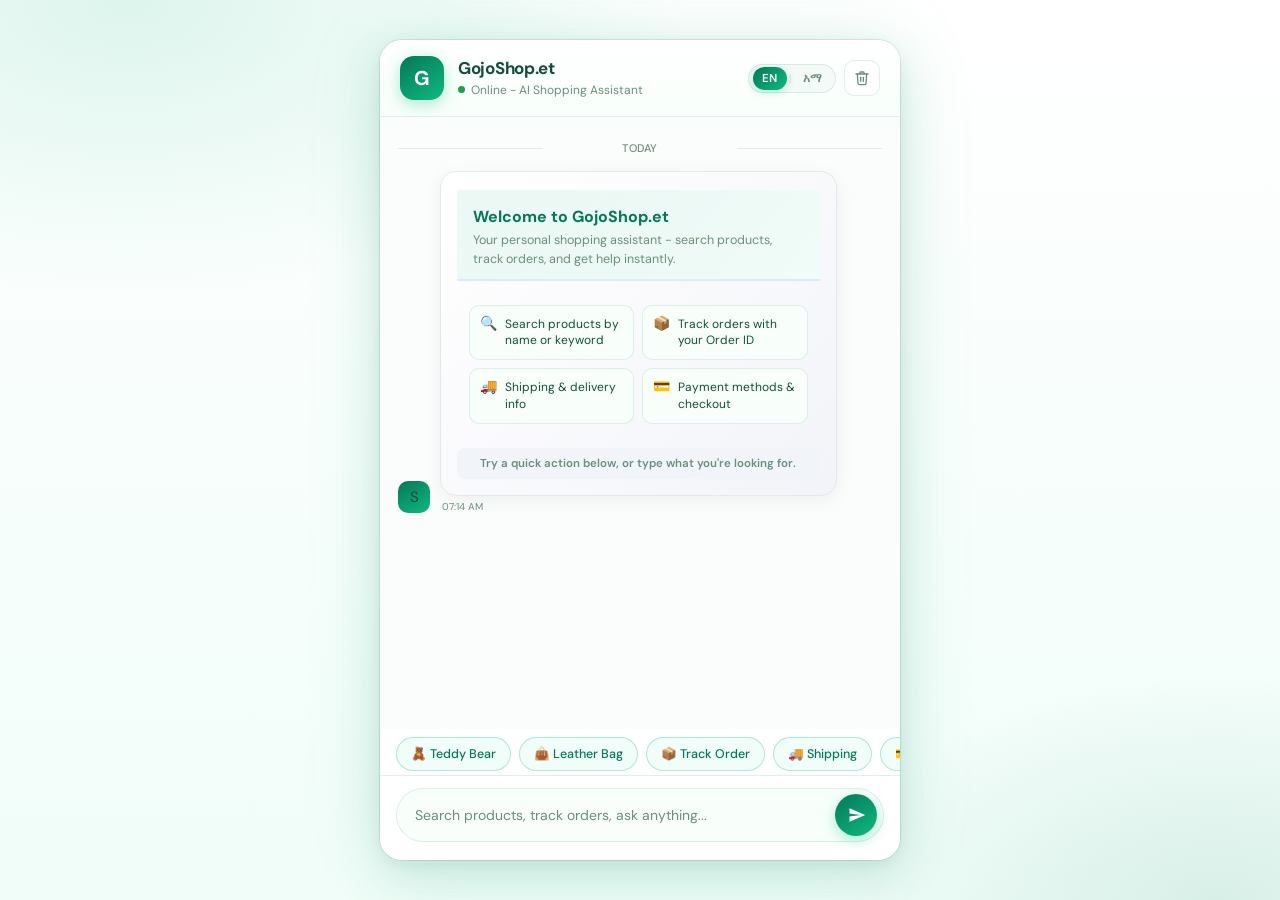
==== index.html @ 65acccd4 "push6" ====
<!DOCTYPE html>
<html lang="en" id="htmlRoot">

<head>
  <meta charset="UTF-8" />
  <meta name="viewport" content="width=device-width, initial-scale=1.0" />
  <title>GojoShop.et 🛍️ — Smart Shopping Assistant</title>
  <meta name="description" content="Chat with GojoShop.et's AI assistant for product help, order tracking, and more." />
  <link rel="preconnect" href="https://fonts.googleapis.com" />
  <link rel="preconnect" href="https://fonts.gstatic.com" crossorigin />
  <link href="https://fonts.googleapis.com/css2?family=DM+Sans:ital,opsz,wght@0,9..40,400;0,9..40,500;0,9..40,600;0,9..40,700;1,9..40,400&family=Noto+Sans+Ethiopic:wght@400;500;600;700&display=swap" rel="stylesheet" />
  <link rel="stylesheet" href="/static/css/styles.css" />
</head>

<body>
<div class="chat-wrap" id="chatWrap">

  <div class="chat-header">
    <div class="brand-mark">G</div>
    <div class="header-info">
      <h1>GojoShop.et</h1>
      <p><span class="status-dot"></span>Online - AI Shopping Assistant</p>
    </div>
    <div class="header-actions">
      <!-- Language Selector -->
      <div class="lang-selector" id="langSelector" aria-label="Language selector">
        <button class="lang-btn active" id="langBtnEn" data-lang="en" title="English" aria-pressed="true">EN</button>
        <span class="lang-divider">|</span>
        <button class="lang-btn" id="langBtnAm" data-lang="am" title="አማርኛ" aria-pressed="false">አማ</button>
      </div>
      <button class="header-btn" title="Clear chat" id="clearBtn" aria-label="Clear chat" data-i18n-title="clear_chat_tooltip">
        <svg viewBox="0 0 24 24" fill="none" stroke="currentColor" stroke-width="2" stroke-linecap="round" stroke-linejoin="round">
          <polyline points="3 6 5 6 21 6"/><path d="M19 6l-1 14a2 2 0 0 1-2 2H8a2 2 0 0 1-2-2L5 6"/><path d="M10 11v6"/><path d="M14 11v6"/><path d="M9 6V4a1 1 0 0 1 1-1h4a1 1 0 0 1 1 1v2"/>
        </svg>
      </button>
    </div>
  </div>

  <div class="chat-messages" id="chatMessages">
    <div class="date-sep" id="dateSepToday" data-i18n="date_sep_today">Today</div>

    <div class="msg-row bot" id="welcomeMsg">
      <div class="bot-icon">S</div>
      <div class="bot-content">
        <div class="welcome-card">
          <div class="welcome-hero">
            <h2 id="welcomeTitle" data-i18n="welcome_title">Welcome to GojoShop.et</h2>
            <p id="welcomeDesc" data-i18n="welcome_desc">Your personal shopping assistant - search products, track orders, and get help instantly.</p>
          </div>
          <div class="feature-grid">
            <div class="feature-item"><span class="feature-icon">🔍</span><span id="featureSearch" data-i18n="feature_search">Search products by name or keyword</span></div>
            <div class="feature-item"><span class="feature-icon">📦</span><span id="featureTrack" data-i18n="feature_track">Track orders with your Order ID</span></div>
            <div class="feature-item"><span class="feature-icon">🚚</span><span id="featureShipping" data-i18n="feature_shipping">Shipping &amp; delivery info</span></div>
            <div class="feature-item"><span class="feature-icon">💳</span><span id="featurePayment" data-i18n="feature_payment">Payment methods &amp; checkout</span></div>
          </div>
          <div class="welcome-cta" id="welcomeCta" data-i18n="welcome_cta">Try a quick action below, or type what you're looking for.</div>
        </div>
        <div class="ts" id="welcomeTs"></div>
      </div>
    </div>
  </div>

  <!-- Support mode banner (hidden by default) -->
  <div class="support-banner" id="supportBanner">
    <div class="support-banner-dot"></div>
    <span class="support-banner-label" id="supportBannerLabel" data-i18n="support_banner_label">🟢 Connected to Support Agent — type your message below</span>
    <button class="support-exit-btn" id="exitSupportBtn" data-i18n="exit_support_btn">End Chat</button>
  </div>

  <div class="typing-row" id="typingRow">
    <div class="bot-icon">R</div>
    <div class="typing-bubble">
      <div class="dot"></div><div class="dot"></div><div class="dot"></div>
    </div>
  </div>

  <div class="quick-replies" id="quickReplies">
    <button class="qr-btn" data-msg="teddy bear" data-i18n="qr_teddy_bear">🧸 Teddy Bear</button>
    <button class="qr-btn" data-msg="leather bag" data-i18n="qr_leather_bag">👜 Leather Bag</button>
    <button class="qr-btn" data-msg="Track my order" data-i18n="qr_track_order">📦 Track Order</button>
    <button class="qr-btn" data-msg="Shipping info" data-i18n="qr_shipping">🚚 Shipping</button>
    <button class="qr-btn" data-msg="Payment methods" data-i18n="qr_payment">💳 Payment</button>
    <button class="qr-btn" data-msg="Talk to human" data-i18n="qr_human_support">👤 Human Support</button>
    <button class="qr-btn" data-msg="Help" data-i18n="qr_help">🆘 Help</button>
  </div>

  <div class="input-bar">
    <div class="input-wrap">
      <input
        class="msg-input"
        id="msgInput"
        type="text"
        placeholder="Search products, track orders, ask anything..."
        data-i18n-placeholder="input_placeholder"
        autocomplete="off"
      />
      <button class="send-btn" id="sendBtn" title="Send" aria-label="Send message">
        <svg viewBox="0 0 24 24" fill="currentColor"><path d="M2.01 21L23 12 2.01 3 2 10l15 2-15 2z"/></svg>
      </button>
    </div>
  </div>
</div>

<script src="/static/js/chatbot.js" defer></script>
</body>
</html>
---- static/css/styles.css ----
*,
*::before,
*::after {
  box-sizing: border-box;
  margin: 0;
  padding: 0;
}

:root {
  --bg: #f0fdf8;
  --surface: #ffffff;
  --surface2: #f4faf7;
  --surface3: #ffffff;
  --border: rgba(4, 120, 87, 0.12);
  --border-hover: rgba(16, 185, 129, 0.45);
  --accent: #10b981;
  --accent-light: #059669;
  --accent-dark: #047857;
  --accent-glow: rgba(16, 185, 129, 0.12);
  --text: #134e3a;
  --text-soft: #1f4d3d;
  --text-muted: #6b8f7a;
  --user-bg: linear-gradient(135deg, #065f46 0%, #10b981 100%);
  --bot-bg: #ffffff;
  --green: #16a34a;
  --yellow: #d97706;
  --red: #dc2626;
  --blue: #2563eb;
  --radius-sm: 10px;
  --radius: 16px;
  --radius-lg: 22px;
  --shadow: 0 20px 50px rgba(4, 120, 87, 0.12), 0 4px 16px rgba(0, 0, 0, 0.06);
}

html,
body {
  height: 100%;
  font-family: 'DM Sans', system-ui, sans-serif;
  background: var(--bg);
  color: var(--text);
  -webkit-font-smoothing: antialiased;
}

body {
  display: flex;
  align-items: center;
  justify-content: center;
  min-height: 100vh;
  padding: 16px;
  background:
    radial-gradient(ellipse 80% 60% at 10% 0%, rgba(16, 185, 129, 0.14) 0%, transparent 55%),
    radial-gradient(ellipse 60% 50% at 95% 100%, rgba(4, 120, 87, 0.10) 0%, transparent 50%),
    linear-gradient(180deg, #ffffff 0%, var(--bg) 100%);
}

/* Shell */
.chat-wrap {
  width: 100%;
  max-width: 520px;
  height: calc(100vh - 32px);
  max-height: 820px;
  display: flex;
  flex-direction: column;
  border-radius: var(--radius-lg);
  overflow: hidden;
  background: var(--surface);
  box-shadow: var(--shadow), 0 0 0 1px var(--border), 0 0 80px var(--accent-glow);
  position: relative;
}

/* Header */
.chat-header {
  padding: 16px 20px;
  background: linear-gradient(180deg, #ffffff 0%, #f8fffb 100%);
  border-bottom: 1px solid var(--border);
  display: flex;
  align-items: center;
  gap: 14px;
  flex-shrink: 0;
}

.brand-mark {
  width: 44px;
  height: 44px;
  border-radius: 14px;
  background: linear-gradient(145deg, #047857, #10b981);
  display: flex;
  align-items: center;
  justify-content: center;
  font-size: 20px;
  font-weight: 700;
  color: #fff;
  flex-shrink: 0;
  box-shadow: 0 4px 16px rgba(16, 185, 129, 0.35);
  letter-spacing: -0.5px;
}

.header-info h1 {
  font-size: 17px;
  font-weight: 700;
  color: var(--text);
  letter-spacing: -0.3px;
  line-height: 1.2;
}

.header-info p {
  font-size: 12px;
  color: var(--text-muted);
  display: flex;
  align-items: center;
  gap: 6px;
  margin-top: 3px;
}

.status-dot {
  width: 7px;
  height: 7px;
  border-radius: 50%;
  background: var(--green);
  box-shadow: 0 0 0 0 rgba(34, 197, 94, 0.6);
  animation: pulse-dot 2.2s infinite;
}

@keyframes pulse-dot {
  0% {
    box-shadow: 0 0 0 0 rgba(34, 197, 94, 0.55);
  }

  70% {
    box-shadow: 0 0 0 7px rgba(34, 197, 94, 0);
  }

  100% {
    box-shadow: 0 0 0 0 rgba(34, 197, 94, 0);
  }
}

.header-actions {
  margin-left: auto;
}

.header-btn {
  width: 36px;
  height: 36px;
  border-radius: 10px;
  border: 1px solid var(--border);
  background: #ffffff;
  color: var(--text-muted);
  cursor: pointer;
  display: flex;
  align-items: center;
  justify-content: center;
  transition: all 0.2s;
}

.header-btn:hover {
  background: rgba(239, 68, 68, 0.12);
  color: var(--red);
  border-color: rgba(239, 68, 68, 0.3);
}

.header-btn svg {
  width: 16px;
  height: 16px;
}

/* Language selector */
.header-actions {
  display: flex;
  align-items: center;
  gap: 8px;
}

.lang-selector {
  display: flex;
  align-items: center;
  gap: 2px;
  background: #f4faf7;
  border: 1px solid var(--border);
  border-radius: 20px;
  padding: 2px 4px;
}

.lang-divider {
  font-size: 11px;
  color: var(--border);
  line-height: 1;
  user-select: none;
}

.lang-btn {
  padding: 4px 9px;
  border: none;
  border-radius: 16px;
  background: transparent;
  color: var(--text-muted);
  font-size: 11.5px;
  font-weight: 600;
  font-family: 'DM Sans', sans-serif;
  cursor: pointer;
  letter-spacing: 0.2px;
  transition: all 0.18s ease;
}

.lang-btn.active {
  background: linear-gradient(135deg, #047857, #10b981);
  color: #fff;
  box-shadow: 0 2px 8px rgba(16, 185, 129, 0.3);
}

.lang-btn:not(.active):hover {
  background: rgba(16, 185, 129, 0.1);
  color: var(--accent-dark);
}

/* Amharic font override */
body.lang-am,
body.lang-am .bubble,
body.lang-am .qr-btn,
body.lang-am .msg-input,
body.lang-am .welcome-hero,
body.lang-am .welcome-cta,
body.lang-am .feature-item {
  font-family: 'Noto Sans Ethiopic', 'DM Sans', system-ui, sans-serif;
}


.chat-messages {
  flex: 1;
  overflow-y: auto;
  overflow-x: hidden;
  padding: 20px 18px;
  display: flex;
  flex-direction: column;
  gap: 14px;
  scroll-behavior: smooth;
  background: #fafdfc;
}

.chat-messages::-webkit-scrollbar {
  width: 5px;
}

.chat-messages::-webkit-scrollbar-track {
  background: transparent;
}

.chat-messages::-webkit-scrollbar-thumb {
  background: rgba(16, 185, 129, 0.25);
  border-radius: 4px;
}

.date-sep {
  text-align: center;
  font-size: 11px;
  font-weight: 500;
  color: var(--text-muted);
  letter-spacing: 0.6px;
  text-transform: uppercase;
  position: relative;
  margin: 4px 0 2px;
}

.date-sep::before,
.date-sep::after {
  content: '';
  position: absolute;
  top: 50%;
  width: 30%;
  height: 1px;
  background: var(--border);
}

.date-sep::before {
  left: 0;
}

.date-sep::after {
  right: 0;
}

/* Message rows */
.msg-row {
  display: flex;
  align-items: flex-end;
  gap: 10px;
  animation: msg-in 0.35s cubic-bezier(0.22, 1, 0.36, 1) both;
}

.msg-row.user {
  flex-direction: row-reverse;
}

.msg-row.wide {
  align-items: flex-start;
}

.msg-row.wide .bot-content {
  max-width: 100%;
  width: 100%;
}

@keyframes msg-in {
  from {
    opacity: 0;
    transform: translateY(14px) scale(0.98);
  }

  to {
    opacity: 1;
    transform: translateY(0) scale(1);
  }
}

.bot-icon {
  width: 32px;
  height: 32px;
  border-radius: 10px;
  background: linear-gradient(145deg, #047857, #10b981);
  display: flex;
  align-items: center;
  justify-content: center;
  font-size: 15px;
  flex-shrink: 0;
  margin-top: 2px;
}

.bot-content {
  max-width: 82%;
  min-width: 0;
}

.msg-row.user .bot-content {
  max-width: 78%;
}

.bubble {
  padding: 12px 16px;
  border-radius: var(--radius);
  line-height: 1.6;
  font-size: 14px;
  word-break: break-word;
}

.msg-row.user .bubble {
  background: var(--user-bg);
  color: #fff;
  border-bottom-right-radius: 4px;
  box-shadow: 0 4px 20px rgba(16, 185, 129, 0.25);
}

.msg-row.bot .bubble {
  background: var(--bot-bg);
  color: var(--text-soft);
  border-bottom-left-radius: 4px;
  border: 1px solid var(--border);
  box-shadow: 0 2px 8px rgba(4, 120, 87, 0.06);
}

.bubble strong {
  color: var(--text);
  font-weight: 600;
}

.bubble code {
  background: rgba(16, 185, 129, 0.1);
  color: var(--accent-dark);
  padding: 2px 7px;
  border-radius: 5px;
  font-size: 12.5px;
  font-family: 'DM Sans', monospace;
}

/* Welcome card */
.welcome-card {
  background: var(--bot-bg);
  border: 1px solid var(--border);
  border-radius: var(--radius);
  border-bottom-left-radius: 4px;
  overflow: hidden;
}

.welcome-hero {
  padding: 16px 16px 12px;
  background: linear-gradient(135deg, rgba(16, 185, 129, 0.08), rgba(240, 253, 248, 0.9));
  border-bottom: 1px solid var(--border);
}

.welcome-hero h2 {
  font-size: 15px;
  font-weight: 700;
  color: var(--text);
  margin-bottom: 4px;
}

.welcome-hero p {
  font-size: 13px;
  color: var(--text-muted);
  line-height: 1.5;
}

.feature-grid {
  display: grid;
  grid-template-columns: 1fr 1fr;
  gap: 8px;
  padding: 12px;
}

.feature-item {
  display: flex;
  align-items: flex-start;
  gap: 8px;
  padding: 10px;
  background: #f8fffb;
  border: 1px solid var(--border);
  border-radius: var(--radius-sm);
  font-size: 12px;
  color: var(--text-soft);
  line-height: 1.4;
  transition: border-color 0.2s, background 0.2s;
}

.feature-item:hover {
  border-color: var(--border-hover);
  background: #f0fdf8;
}

.feature-icon {
  font-size: 16px;
  line-height: 1;
  flex-shrink: 0;
}

.welcome-cta {
  padding: 0 16px 14px;
  font-size: 13px;
  color: var(--text-muted);
}

/* Order card */
.order-card {
  background: #f8fffb;
  border: 1px solid rgba(16, 185, 129, 0.2);
  border-radius: var(--radius-sm);
  padding: 14px 16px;
  font-size: 13px;
  box-shadow: 0 2px 8px rgba(4, 120, 87, 0.05);
}

.order-card .oc-row {
  display: flex;
  justify-content: space-between;
  align-items: center;
  margin-bottom: 6px;
  gap: 12px;
}

.order-card .oc-label {
  color: var(--text-muted);
  font-size: 10.5px;
  text-transform: uppercase;
  letter-spacing: 0.5px;
  font-weight: 500;
}

.order-card .oc-val {
  font-weight: 600;
  color: var(--text);
  font-size: 13px;
}

.status-badge {
  display: inline-flex;
  align-items: center;
  gap: 5px;
  padding: 4px 10px;
  border-radius: 20px;
  font-size: 11.5px;
  font-weight: 600;
}

.status-delivered {
  background: rgba(34, 197, 94, 0.12);
  color: #15803d;
}

.status-shipped {
  background: rgba(37, 99, 235, 0.1);
  color: #1d4ed8;
}

.status-processing {
  background: rgba(217, 119, 6, 0.12);
  color: #b45309;
}

.status-pending {
  background: rgba(100, 116, 139, 0.1);
  color: #475569;
}

.status-cancelled {
  background: rgba(220, 38, 38, 0.1);
  color: #b91c1c;
}

.oc-divider {
  border: none;
  border-top: 1px solid var(--border);
  margin: 10px 0;
}

.oc-items-list {
  list-style: none;
}

.oc-items-list li {
  display: flex;
  justify-content: space-between;
  font-size: 12.5px;
  padding: 4px 0;
  color: var(--text-soft);
}

.oc-items-list li .long-name {
  max-width: 200px;
  word-break: break-word;
  line-height: 1.3;
  margin-right: 8px;
}

.oc-total {
  font-size: 15px;
  font-weight: 700;
  color: var(--accent-dark);
}

.ts {
  font-size: 10px;
  color: var(--text-muted);
  margin-top: 4px;
  padding: 0 2px;
}

.msg-row.user .ts {
  text-align: right;
}

/* Human support card */
.support-card {
  background: linear-gradient(135deg, #fffbeb, #ffffff);
  border: 1px solid rgba(245, 158, 11, 0.25);
  border-radius: var(--radius-sm);
  padding: 14px 16px;
  font-size: 13px;
  max-width: 320px;
}

.support-intro {
  margin: 0 0 12px;
  color: var(--text-soft);
  line-height: 1.5;
  font-size: 13px;
}

.support-card-header {
  display: flex;
  align-items: center;
  justify-content: space-between;
  gap: 8px;
  margin-bottom: 12px;
}

.support-badge {
  font-weight: 700;
  color: #b45309;
  font-size: 13px;
}

.support-shop {
  font-size: 11px;
  color: var(--text-muted);
}

.support-actions {
  display: flex;
  gap: 8px;
  margin-bottom: 12px;
}

.support-btn {
  flex: 1;
  text-align: center;
  padding: 10px 12px;
  border-radius: 10px;
  font-size: 12.5px;
  font-weight: 600;
  text-decoration: none;
  transition: transform 0.15s ease, box-shadow 0.15s ease;
}

.support-btn.email {
  background: #fff7ed;
  color: #c2410c;
  border: 1px solid rgba(245, 158, 11, 0.3);
}

.support-btn.phone {
  background: #ecfdf5;
  color: #047857;
  border: 1px solid rgba(16, 185, 129, 0.3);
}

.support-btn:hover {
  transform: translateY(-1px);
  box-shadow: 0 4px 12px rgba(0, 0, 0, 0.06);
}

.support-meta {
  display: grid;
  gap: 6px;
  margin-bottom: 10px;
}

.support-meta div {
  display: flex;
  justify-content: space-between;
  gap: 12px;
  font-size: 12px;
  color: var(--text-soft);
}

.support-meta strong {
  color: var(--text-muted);
  font-size: 10.5px;
  text-transform: uppercase;
  letter-spacing: 0.4px;
}

.support-note {
  margin: 0;
  padding-top: 8px;
  border-top: 1px solid rgba(245, 158, 11, 0.15);
  font-size: 12px;
  color: var(--text-muted);
  line-height: 1.45;
}

/* Typing */
.typing-row {
  display: none;
  align-items: flex-end;
  gap: 10px;
  padding: 0 18px 6px;
  background: #fafdfc;
}

.typing-row.active {
  display: flex;
  animation: msg-in 0.25s ease both;
}

.typing-bubble {
  background: #ffffff;
  border: 1px solid var(--border);
  border-radius: var(--radius);
  border-bottom-left-radius: 4px;
  padding: 13px 18px;
  display: flex;
  gap: 5px;
  align-items: center;
  box-shadow: 0 2px 8px rgba(4, 120, 87, 0.06);
}

.dot {
  width: 7px;
  height: 7px;
  border-radius: 50%;
  background: var(--accent);
  animation: bounce 0.9s infinite ease-in-out both;
}

.dot:nth-child(2) {
  animation-delay: 0.15s;
}

.dot:nth-child(3) {
  animation-delay: 0.30s;
}

@keyframes bounce {

  0%,
  80%,
  100% {
    transform: scale(0.55);
    opacity: 0.35;
  }

  40% {
    transform: scale(1);
    opacity: 1;
  }
}

/* Quick replies */
.quick-replies {
  padding: 8px 16px 4px;
  display: flex;
  gap: 8px;
  overflow-x: auto;
  scrollbar-width: none;
  -ms-overflow-style: none;
  flex-shrink: 0;
  background: #ffffff;
}

.quick-replies::-webkit-scrollbar {
  display: none;
}

.qr-btn {
  padding: 8px 14px;
  border: 1px solid rgba(16, 185, 129, 0.3);
  border-radius: 20px;
  background: #f0fdf8;
  color: var(--accent-dark);
  cursor: pointer;
  font-size: 12.5px;
  font-family: 'DM Sans', sans-serif;
  font-weight: 500;
  white-space: nowrap;
  flex-shrink: 0;
  transition: all 0.2s;
}

.qr-btn:hover {
  background: #dcfce7;
  border-color: var(--accent);
  transform: translateY(-1px);
  box-shadow: 0 4px 14px rgba(16, 185, 129, 0.15);
}

.qr-btn:active {
  transform: translateY(0);
}

/* Input bar */
.input-bar {
  padding: 12px 16px 18px;
  background: #ffffff;
  border-top: 1px solid var(--border);
  flex-shrink: 0;
}

.input-wrap {
  display: flex;
  gap: 10px;
  align-items: center;
  background: #f8fffb;
  border: 1px solid var(--border);
  border-radius: 28px;
  padding: 5px 6px 5px 18px;
  transition: border-color 0.25s, box-shadow 0.25s;
}

.input-wrap:focus-within {
  border-color: rgba(16, 185, 129, 0.45);
  box-shadow: 0 0 0 3px rgba(16, 185, 129, 0.12);
}

.msg-input {
  flex: 1;
  padding: 9px 0;
  background: transparent;
  border: none;
  color: var(--text);
  font-family: 'DM Sans', sans-serif;
  font-size: 14px;
  outline: none;
}

.msg-input::placeholder {
  color: var(--text-muted);
}

.send-btn {
  width: 42px;
  height: 42px;
  border-radius: 50%;
  border: none;
  background: linear-gradient(145deg, #047857, #10b981);
  color: #fff;
  cursor: pointer;
  display: flex;
  align-items: center;
  justify-content: center;
  flex-shrink: 0;
  transition: transform 0.2s, box-shadow 0.2s, opacity 0.2s;
  box-shadow: 0 4px 14px rgba(16, 185, 129, 0.35);
}

.send-btn svg {
  width: 18px;
  height: 18px;
  margin-left: 2px;
}

.send-btn:hover {
  transform: scale(1.06);
  box-shadow: 0 6px 20px rgba(16, 185, 129, 0.45);
}

.send-btn:active {
  transform: scale(0.96);
}

.send-btn:disabled {
  opacity: 0.45;
  cursor: not-allowed;
  transform: none;
}

/* Product results */
.product-results {
  background: #ffffff;
  border: 1px solid var(--border);
  border-radius: var(--radius);
  border-bottom-left-radius: 4px;
  overflow: hidden;
  width: 100%;
  box-shadow: 0 2px 12px rgba(4, 120, 87, 0.07);
}

.product-results-header {
  display: flex;
  align-items: center;
  justify-content: space-between;
  padding: 12px 14px;
  background: linear-gradient(135deg, #f0fdf8, #ffffff);
  border-bottom: 1px solid var(--border);
}

.product-results-header h3 {
  font-size: 13px;
  font-weight: 600;
  color: var(--text);
  display: flex;
  align-items: center;
  gap: 7px;
}

.product-count {
  font-size: 11px;
  font-weight: 500;
  color: var(--accent-dark);
  background: #ecfdf5;
  padding: 3px 9px;
  border-radius: 12px;
  border: 1px solid rgba(16, 185, 129, 0.25);
}

.product-filter-bar {
  display: flex;
  gap: 8px;
  padding: 10px 14px;
  overflow-x: auto;
  background: #ffffff;
  border-bottom: 1px solid var(--border);
}

.filter-btn {
  border: 1px solid rgba(16, 185, 129, 0.25);
  background: #f8fffb;
  color: var(--accent-dark);
  border-radius: 8px;
  padding: 7px 10px;
  font: inherit;
  font-size: 11.5px;
  font-weight: 600;
  white-space: nowrap;
  cursor: pointer;
}

.filter-btn:hover {
  border-color: var(--accent);
  background: #ecfdf5;
}

.active-filters {
  padding: 8px 14px 0;
  font-size: 11px;
  color: var(--text-muted);
  background: #fafdfc;
}

.product-track {
  display: flex;
  gap: 12px;
  padding: 14px;
  overflow-x: auto;
  scroll-snap-type: x mandatory;
  scrollbar-width: none;
  -ms-overflow-style: none;
  background: #fafdfc;
}

.product-track::-webkit-scrollbar {
  display: none;
}

.recommendation-section {
  border-top: 1px solid var(--border);
  background: #ffffff;
}

.recommendation-title {
  padding: 12px 14px 0;
  font-size: 12px;
  font-weight: 700;
  color: var(--text);
}

.product-card {
  flex: 0 0 158px;
  scroll-snap-align: start;
  background: var(--surface3);
  border: 1px solid var(--border);
  border-radius: var(--radius-sm);
  overflow: hidden;
  display: flex;
  flex-direction: column;
  transition: transform 0.2s, border-color 0.2s, box-shadow 0.2s;
  animation: card-in 0.4s cubic-bezier(0.22, 1, 0.36, 1) both;
}

.product-card:nth-child(2) {
  animation-delay: 0.05s;
}

.product-card:nth-child(3) {
  animation-delay: 0.10s;
}

.product-card:nth-child(4) {
  animation-delay: 0.15s;
}

.product-card:nth-child(5) {
  animation-delay: 0.20s;
}

.product-card:nth-child(6) {
  animation-delay: 0.25s;
}

@keyframes card-in {
  from {
    opacity: 0;
    transform: translateY(10px) scale(0.96);
  }

  to {
    opacity: 1;
    transform: translateY(0) scale(1);
  }
}

.product-card:hover {
  transform: translateY(-3px);
  border-color: var(--border-hover);
  box-shadow: 0 8px 24px rgba(4, 120, 87, 0.12);
}

.product-img {
  width: 100%;
  height: 110px;
  background-size: cover;
  background-position: center;
  background-color: var(--surface2);
  position: relative;
  cursor: zoom-in;
}

.product-img::after {
  content: '';
  position: absolute;
  inset: 0;
  background: linear-gradient(180deg, transparent 50%, rgba(0, 0, 0, 0.45) 100%);
}

.product-price-badge {
  position: absolute;
  bottom: 8px;
  left: 8px;
  z-index: 1;
  background: rgba(255, 255, 255, 0.92);
  backdrop-filter: blur(6px);
  color: var(--accent-dark);
  padding: 3px 8px;
  border-radius: 6px;
  font-size: 11px;
  font-weight: 700;
  border: 1px solid rgba(16, 185, 129, 0.2);
  box-shadow: 0 2px 6px rgba(0, 0, 0, 0.08);
}

.product-image-modal {
  position: fixed;
  inset: 0;
  z-index: 2000;
  display: none;
  align-items: center;
  justify-content: center;
  padding: 20px;
}

.product-image-modal.active {
  display: flex;
}

.product-image-modal-backdrop {
  position: absolute;
  inset: 0;
  background: rgba(2, 8, 23, 0.72);
  backdrop-filter: blur(6px);
}

.product-image-modal-panel {
  position: relative;
  width: min(92vw, 480px);
  max-height: 90vh;
  background: #fff;
  border-radius: 18px;
  overflow: hidden;
  box-shadow: 0 24px 70px rgba(0, 0, 0, 0.28);
  z-index: 1;
}

.product-image-modal-close {
  position: absolute;
  top: 10px;
  right: 10px;
  z-index: 2;
  width: 34px;
  height: 34px;
  border: none;
  border-radius: 50%;
  background: rgba(255, 255, 255, 0.9);
  color: var(--text);
  font-size: 20px;
  cursor: pointer;
}

.product-image-modal-img {
  width: 100%;
  max-height: 70vh;
  object-fit: cover;
  display: block;
  background: #f3f4f6;
}

.product-image-modal-title {
  padding: 12px 14px 14px;
  font-size: 13px;
  font-weight: 600;
  color: var(--text);
}

.product-info {
  padding: 10px;
  display: flex;
  flex-direction: column;
  flex: 1;
  gap: 4px;
}

.product-title {
  font-size: 12.5px;
  font-weight: 600;
  color: var(--text);
  line-height: 1.35;
  display: -webkit-box;
  -webkit-line-clamp: 2;
  -webkit-box-orient: vertical;
  overflow: hidden;
  min-height: 34px;
}

.product-desc {
  font-size: 10.5px;
  color: var(--text-muted);
  line-height: 1.4;
  display: -webkit-box;
  -webkit-line-clamp: 2;
  -webkit-box-orient: vertical;
  overflow: hidden;
}

.product-stock {
  font-size: 10px;
  font-weight: 500;
  display: flex;
  align-items: center;
  gap: 4px;
}

.stock-dot {
  width: 5px;
  height: 5px;
  border-radius: 50%;
  flex-shrink: 0;
}

.stock-available {
  color: var(--green);
}

.stock-available .stock-dot {
  background: var(--green);
}

.stock-out {
  color: var(--red);
}

.stock-out .stock-dot {
  background: var(--red);
}

.add-cart-btn {
  width: 100%;
  margin-top: 4px;
  padding: 8px;
  border: none;
  border-radius: 8px;
  background: linear-gradient(145deg, #047857, #10b981);
  color: #fff;
  font-family: 'DM Sans', sans-serif;
  font-size: 11.5px;
  font-weight: 600;
  cursor: pointer;
  display: flex;
  align-items: center;
  justify-content: center;
  gap: 5px;
  transition: opacity 0.2s, transform 0.15s, box-shadow 0.2s;
  box-shadow: 0 2px 8px rgba(16, 185, 129, 0.25);
}

.add-cart-btn:hover:not(:disabled) {
  box-shadow: 0 4px 14px rgba(16, 185, 129, 0.35);
}

.add-cart-btn:active:not(:disabled) {
  transform: scale(0.97);
}

.add-cart-btn:disabled {
  background: #f1f5f3;
  color: var(--text-muted);
  box-shadow: none;
  cursor: not-allowed;
}

.add-cart-btn svg {
  width: 13px;
  height: 13px;
}

/* Responsive */
@media (max-width: 540px) {
  body {
    padding: 0;
  }

  .chat-wrap {
    border-radius: 0;
    max-height: 100vh;
    height: 100vh;
    box-shadow: none;
  }

  .feature-grid {
    grid-template-columns: 1fr;
  }

  .product-card {
    flex: 0 0 148px;
  }
}

/* Support mode banner */
.support-banner {
  display: none;
  align-items: center;
  gap: 10px;
  padding: 10px 16px;
  background: linear-gradient(90deg, #1e3a5f 0%, #1d4ed8 100%);
  color: #fff;
  font-size: 13px;
  font-weight: 600;
  flex-shrink: 0;
  position: relative;
  z-index: 5;
}

.support-banner.active {
  display: flex;
}

.support-banner-dot {
  width: 8px;
  height: 8px;
  border-radius: 50%;
  background: #4ade80;
  animation: pulse-dot 1.4s infinite;
  flex-shrink: 0;
}

@keyframes pulse-dot {

  0%,
  100% {
    opacity: 1;
    transform: scale(1);
  }

  50% {
    opacity: 0.5;
    transform: scale(1.3);
  }
}

.support-banner-label {
  flex: 1;
}

.support-exit-btn {
  background: rgba(255, 255, 255, 0.15);
  border: 1px solid rgba(255, 255, 255, 0.3);
  color: #fff;
  border-radius: 6px;
  font-size: 11px;
  font-weight: 600;
  padding: 4px 10px;
  cursor: pointer;
  transition: background 0.2s;
}

.support-exit-btn:hover {
  background: rgba(255, 255, 255, 0.25);
}

/* Agent message bubble */
.msg-row.agent .bot-icon {
  background: linear-gradient(135deg, #1e3a5f, #1d4ed8);
  color: #fff;
  font-size: 12px;
  font-weight: 700;
}

.msg-row.agent .bubble {
  background: linear-gradient(135deg, #1e40af 0%, #1d4ed8 100%);
  color: #fff;
  border-radius: var(--radius) var(--radius) var(--radius) 4px;
}

.agent-label {
  font-size: 10.5px;
  color: #1d4ed8;
  font-weight: 700;
  margin-bottom: 3px;
  letter-spacing: 0.03em;
}

/* Welcome card premium styling */
.welcome-card {
  background: linear-gradient(135deg, #ffffff 0%, #f3f4f9 100%);
  border-radius: 16px;
  padding: 18px 16px 16px;
  box-shadow: 0 4px 18px rgba(2, 8, 23, 0.06);
  border: 1px solid #e5e7eb;
}

.welcome-hero {
  margin-bottom: 12px;
  padding-bottom: 10px;
  border-bottom: 2px solid #dbeafe;
}

.welcome-hero h2 {
  font-size: 16px;
  font-weight: 700;
  color: var(--accent-dark);
  margin-bottom: 4px;
}

.welcome-hero p {
  font-size: 12.5px;
  color: var(--text-muted);
  line-height: 1.5;
}

.feature-grid {
  display: grid;
  gap: 8px;
  margin-bottom: 12px;
}

.feature-item {
  display: flex;
  align-items: flex-start;
  gap: 8px;
  font-size: 12px;
  color: var(--text);
  line-height: 1.4;
}

.feature-icon {
  font-size: 14px;
  line-height: 1;
}

.welcome-cta {
  font-size: 11.5px;
  color: var(--text-muted);
  font-weight: 600;
  background: #f1f5f9;
  padding: 8px;
  border-radius: 8px;
  text-align: center;
}
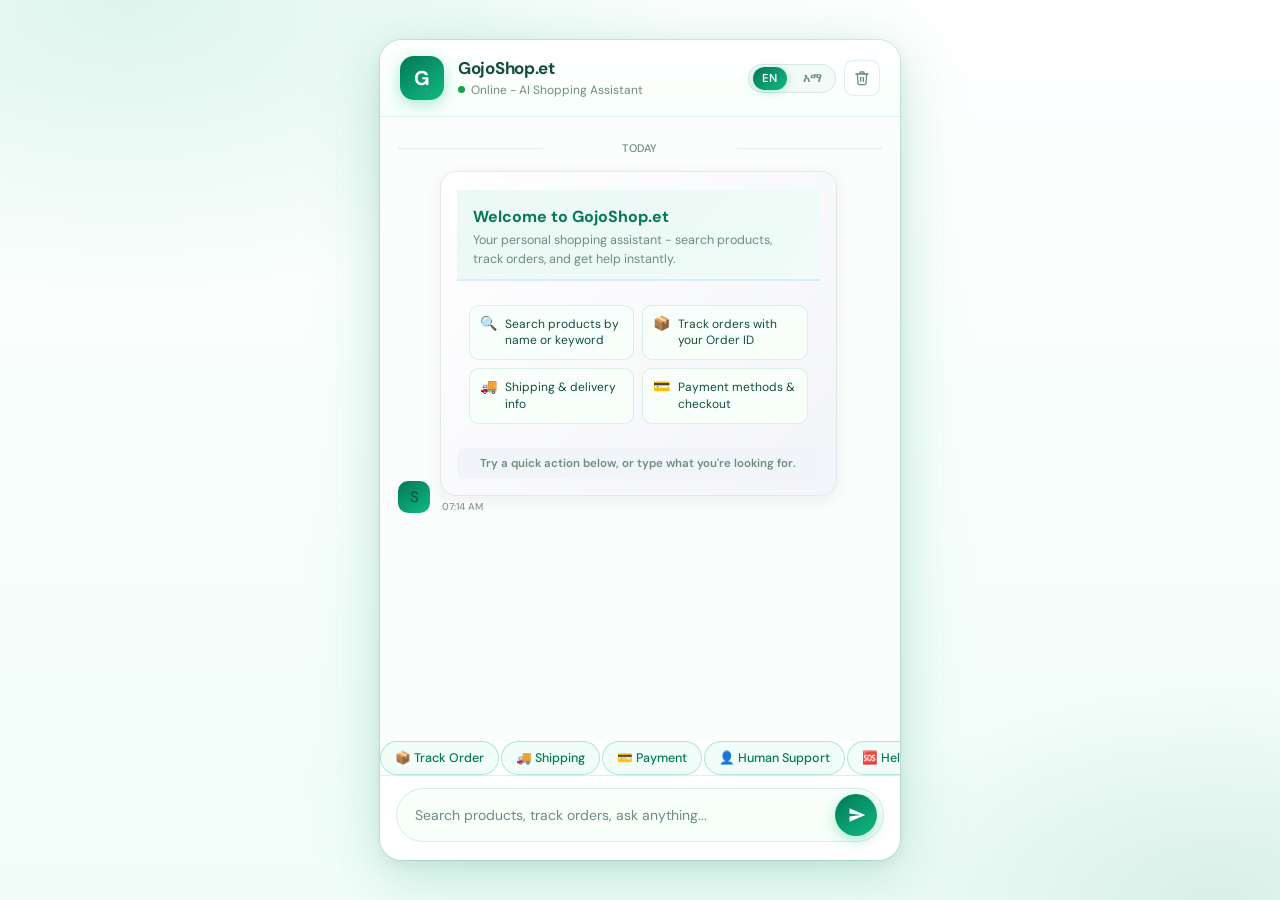
==== commit df4e9a4d: "improved virsion" ====
--- a/index.html
+++ b/index.html
@@ -8,99 +8,111 @@
   <meta name="description" content="Chat with GojoShop.et's AI assistant for product help, order tracking, and more." />
   <link rel="preconnect" href="https://fonts.googleapis.com" />
   <link rel="preconnect" href="https://fonts.gstatic.com" crossorigin />
-  <link href="https://fonts.googleapis.com/css2?family=DM+Sans:ital,opsz,wght@0,9..40,400;0,9..40,500;0,9..40,600;0,9..40,700;1,9..40,400&family=Noto+Sans+Ethiopic:wght@400;500;600;700&display=swap" rel="stylesheet" />
-  <link rel="stylesheet" href="/static/css/styles.css" />
+  <link
+    href="https://fonts.googleapis.com/css2?family=DM+Sans:ital,opsz,wght@0,9..40,400;0,9..40,500;0,9..40,600;0,9..40,700;1,9..40,400&family=Noto+Sans+Ethiopic:wght@400;500;600;700&display=swap"
+    rel="stylesheet" />
+  <link rel="stylesheet" href="static/css/styles.css" />
 </head>
 
 <body>
-<div class="chat-wrap" id="chatWrap">
+  <div class="chat-wrap" id="chatWrap">
 
-  <div class="chat-header">
-    <div class="brand-mark">G</div>
-    <div class="header-info">
-      <h1>GojoShop.et</h1>
-      <p><span class="status-dot"></span>Online - AI Shopping Assistant</p>
+    <div class="chat-header">
+      <div class="brand-mark">G</div>
+      <div class="header-info">
+        <h1>GojoShop.et</h1>
+        <p><span class="status-dot"></span>Online - AI Shopping Assistant</p>
+      </div>
+      <div class="header-actions">
+        <!-- Language Selector -->
+        <div class="lang-selector" id="langSelector" aria-label="Language selector">
+          <button class="lang-btn active" id="langBtnEn" data-lang="en" title="English" aria-pressed="true">EN</button>
+          <span class="lang-divider">|</span>
+          <button class="lang-btn" id="langBtnAm" data-lang="am" title="አማርኛ" aria-pressed="false">አማ</button>
+        </div>
+        <button class="header-btn" title="Clear chat" id="clearBtn" aria-label="Clear chat"
+          data-i18n-title="clear_chat_tooltip">
+          <svg viewBox="0 0 24 24" fill="none" stroke="currentColor" stroke-width="2" stroke-linecap="round"
+            stroke-linejoin="round">
+            <polyline points="3 6 5 6 21 6" />
+            <path d="M19 6l-1 14a2 2 0 0 1-2 2H8a2 2 0 0 1-2-2L5 6" />
+            <path d="M10 11v6" />
+            <path d="M14 11v6" />
+            <path d="M9 6V4a1 1 0 0 1 1-1h4a1 1 0 0 1 1 1v2" />
+          </svg>
+        </button>
+      </div>
     </div>
-    <div class="header-actions">
-      <!-- Language Selector -->
-      <div class="lang-selector" id="langSelector" aria-label="Language selector">
-        <button class="lang-btn active" id="langBtnEn" data-lang="en" title="English" aria-pressed="true">EN</button>
-        <span class="lang-divider">|</span>
-        <button class="lang-btn" id="langBtnAm" data-lang="am" title="አማርኛ" aria-pressed="false">አማ</button>
+
+    <div class="chat-messages" id="chatMessages">
+      <div class="date-sep" id="dateSepToday" data-i18n="date_sep_today">Today</div>
+
+      <div class="msg-row bot" id="welcomeMsg">
+        <div class="bot-icon">S</div>
+        <div class="bot-content">
+          <div class="welcome-card">
+            <div class="welcome-hero">
+              <h2 id="welcomeTitle" data-i18n="welcome_title">Welcome to GojoShop.et</h2>
+              <p id="welcomeDesc" data-i18n="welcome_desc">Your personal shopping assistant - search products, track
+                orders, and get help instantly.</p>
+            </div>
+            <div class="feature-grid">
+              <div class="feature-item"><span class="feature-icon">🔍</span><span id="featureSearch"
+                  data-i18n="feature_search">Search products by name or keyword</span></div>
+              <div class="feature-item"><span class="feature-icon">📦</span><span id="featureTrack"
+                  data-i18n="feature_track">Track orders with your Order ID</span></div>
+              <div class="feature-item"><span class="feature-icon">🚚</span><span id="featureShipping"
+                  data-i18n="feature_shipping">Shipping &amp; delivery info</span></div>
+              <div class="feature-item"><span class="feature-icon">💳</span><span id="featurePayment"
+                  data-i18n="feature_payment">Payment methods &amp; checkout</span></div>
+            </div>
+            <div class="welcome-cta" id="welcomeCta" data-i18n="welcome_cta">Try a quick action below, or type what
+              you're looking for.</div>
+          </div>
+          <div class="ts" id="welcomeTs"></div>
+        </div>
       </div>
-      <button class="header-btn" title="Clear chat" id="clearBtn" aria-label="Clear chat" data-i18n-title="clear_chat_tooltip">
-        <svg viewBox="0 0 24 24" fill="none" stroke="currentColor" stroke-width="2" stroke-linecap="round" stroke-linejoin="round">
-          <polyline points="3 6 5 6 21 6"/><path d="M19 6l-1 14a2 2 0 0 1-2 2H8a2 2 0 0 1-2-2L5 6"/><path d="M10 11v6"/><path d="M14 11v6"/><path d="M9 6V4a1 1 0 0 1 1-1h4a1 1 0 0 1 1 1v2"/>
-        </svg>
-      </button>
     </div>
-  </div>
 
-  <div class="chat-messages" id="chatMessages">
-    <div class="date-sep" id="dateSepToday" data-i18n="date_sep_today">Today</div>
+    <!-- Support mode banner (hidden by default) -->
+    <div class="support-banner" id="supportBanner">
+      <div class="support-banner-dot"></div>
+      <span class="support-banner-label" id="supportBannerLabel" data-i18n="support_banner_label">🟢 Connected to
+        Support Agent — type your message below</span>
+      <button class="support-exit-btn" id="exitSupportBtn" data-i18n="exit_support_btn">End Chat</button>
+    </div>
 
-    <div class="msg-row bot" id="welcomeMsg">
-      <div class="bot-icon">S</div>
-      <div class="bot-content">
-        <div class="welcome-card">
-          <div class="welcome-hero">
-            <h2 id="welcomeTitle" data-i18n="welcome_title">Welcome to GojoShop.et</h2>
-            <p id="welcomeDesc" data-i18n="welcome_desc">Your personal shopping assistant - search products, track orders, and get help instantly.</p>
-          </div>
-          <div class="feature-grid">
-            <div class="feature-item"><span class="feature-icon">🔍</span><span id="featureSearch" data-i18n="feature_search">Search products by name or keyword</span></div>
-            <div class="feature-item"><span class="feature-icon">📦</span><span id="featureTrack" data-i18n="feature_track">Track orders with your Order ID</span></div>
-            <div class="feature-item"><span class="feature-icon">🚚</span><span id="featureShipping" data-i18n="feature_shipping">Shipping &amp; delivery info</span></div>
-            <div class="feature-item"><span class="feature-icon">💳</span><span id="featurePayment" data-i18n="feature_payment">Payment methods &amp; checkout</span></div>
-          </div>
-          <div class="welcome-cta" id="welcomeCta" data-i18n="welcome_cta">Try a quick action below, or type what you're looking for.</div>
-        </div>
-        <div class="ts" id="welcomeTs"></div>
+    <div class="typing-row" id="typingRow">
+      <div class="bot-icon">R</div>
+      <div class="typing-bubble">
+        <div class="dot"></div>
+        <div class="dot"></div>
+        <div class="dot"></div>
+      </div>
+    </div>
+
+    <div class="quick-replies" id="quickReplies">
+      <button class="qr-btn" data-msg="Track my order" data-i18n="qr_track_order">📦 Track Order</button>
+      <button class="qr-btn" data-msg="Shipping info" data-i18n="qr_shipping">🚚 Shipping</button>
+      <button class="qr-btn" data-msg="Payment methods" data-i18n="qr_payment">💳 Payment</button>
+      <button class="qr-btn" data-msg="Talk to human" data-i18n="qr_human_support">👤 Human Support</button>
+      <button class="qr-btn" data-msg="Help" data-i18n="qr_help">🆘 Help</button>
+    </div>
+
+    <div class="input-bar">
+      <div class="input-wrap">
+        <input class="msg-input" id="msgInput" type="text" placeholder="Search products, track orders, ask anything..."
+          data-i18n-placeholder="input_placeholder" autocomplete="off" />
+        <button class="send-btn" id="sendBtn" title="Send" aria-label="Send message">
+          <svg viewBox="0 0 24 24" fill="currentColor">
+            <path d="M2.01 21L23 12 2.01 3 2 10l15 2-15 2z" />
+          </svg>
+        </button>
       </div>
     </div>
   </div>
 
-  <!-- Support mode banner (hidden by default) -->
-  <div class="support-banner" id="supportBanner">
-    <div class="support-banner-dot"></div>
-    <span class="support-banner-label" id="supportBannerLabel" data-i18n="support_banner_label">🟢 Connected to Support Agent — type your message below</span>
-    <button class="support-exit-btn" id="exitSupportBtn" data-i18n="exit_support_btn">End Chat</button>
-  </div>
+  <script src="static/js/chatbot.js" defer></script>
+</body>
 
-  <div class="typing-row" id="typingRow">
-    <div class="bot-icon">R</div>
-    <div class="typing-bubble">
-      <div class="dot"></div><div class="dot"></div><div class="dot"></div>
-    </div>
-  </div>
-
-  <div class="quick-replies" id="quickReplies">
-    <button class="qr-btn" data-msg="teddy bear" data-i18n="qr_teddy_bear">🧸 Teddy Bear</button>
-    <button class="qr-btn" data-msg="leather bag" data-i18n="qr_leather_bag">👜 Leather Bag</button>
-    <button class="qr-btn" data-msg="Track my order" data-i18n="qr_track_order">📦 Track Order</button>
-    <button class="qr-btn" data-msg="Shipping info" data-i18n="qr_shipping">🚚 Shipping</button>
-    <button class="qr-btn" data-msg="Payment methods" data-i18n="qr_payment">💳 Payment</button>
-    <button class="qr-btn" data-msg="Talk to human" data-i18n="qr_human_support">👤 Human Support</button>
-    <button class="qr-btn" data-msg="Help" data-i18n="qr_help">🆘 Help</button>
-  </div>
-
-  <div class="input-bar">
-    <div class="input-wrap">
-      <input
-        class="msg-input"
-        id="msgInput"
-        type="text"
-        placeholder="Search products, track orders, ask anything..."
-        data-i18n-placeholder="input_placeholder"
-        autocomplete="off"
-      />
-      <button class="send-btn" id="sendBtn" title="Send" aria-label="Send message">
-        <svg viewBox="0 0 24 24" fill="currentColor"><path d="M2.01 21L23 12 2.01 3 2 10l15 2-15 2z"/></svg>
-      </button>
-    </div>
-  </div>
-</div>
-
-<script src="/static/js/chatbot.js" defer></script>
-</body>
-</html>
+</html>
--- a/static/css/styles.css
+++ b/static/css/styles.css
@@ -535,6 +535,52 @@
   color: var(--accent-dark);
 }
 
+/* New order card utilities */
+.oc-id {
+  font-size: 14px;
+  font-weight: 700;
+  color: var(--accent-dark);
+  letter-spacing: -0.3px;
+}
+
+.oc-muted {
+  font-size: 11.5px;
+  color: var(--text-muted);
+  font-weight: 400;
+  word-break: break-all;
+}
+
+.oc-cancel {
+  color: #b91c1c;
+  font-weight: 600;
+}
+
+.oc-item-variant {
+  display: inline-block;
+  margin-left: 5px;
+  font-size: 10.5px;
+  font-weight: 500;
+  padding: 1px 6px;
+  border-radius: 8px;
+  background: rgba(16, 185, 129, 0.1);
+  color: var(--accent-dark);
+  vertical-align: middle;
+}
+
+.oc-no-items {
+  color: var(--text-muted);
+  font-style: italic;
+  font-size: 12px;
+  padding: 4px 0;
+}
+
+.oc-status-msg {
+  font-size: 12.5px;
+  color: var(--text-muted);
+  line-height: 1.45;
+  padding-top: 4px;
+}
+
 .ts {
   font-size: 10px;
   color: var(--text-muted);
@@ -705,9 +751,9 @@
 
 /* Quick replies */
 .quick-replies {
-  padding: 8px 16px 4px;
-  display: flex;
-  gap: 8px;
+  padding: -4px 16px 4px;
+  display: flex;
+  gap: 2px;
   overflow-x: auto;
   scrollbar-width: none;
   -ms-overflow-style: none;
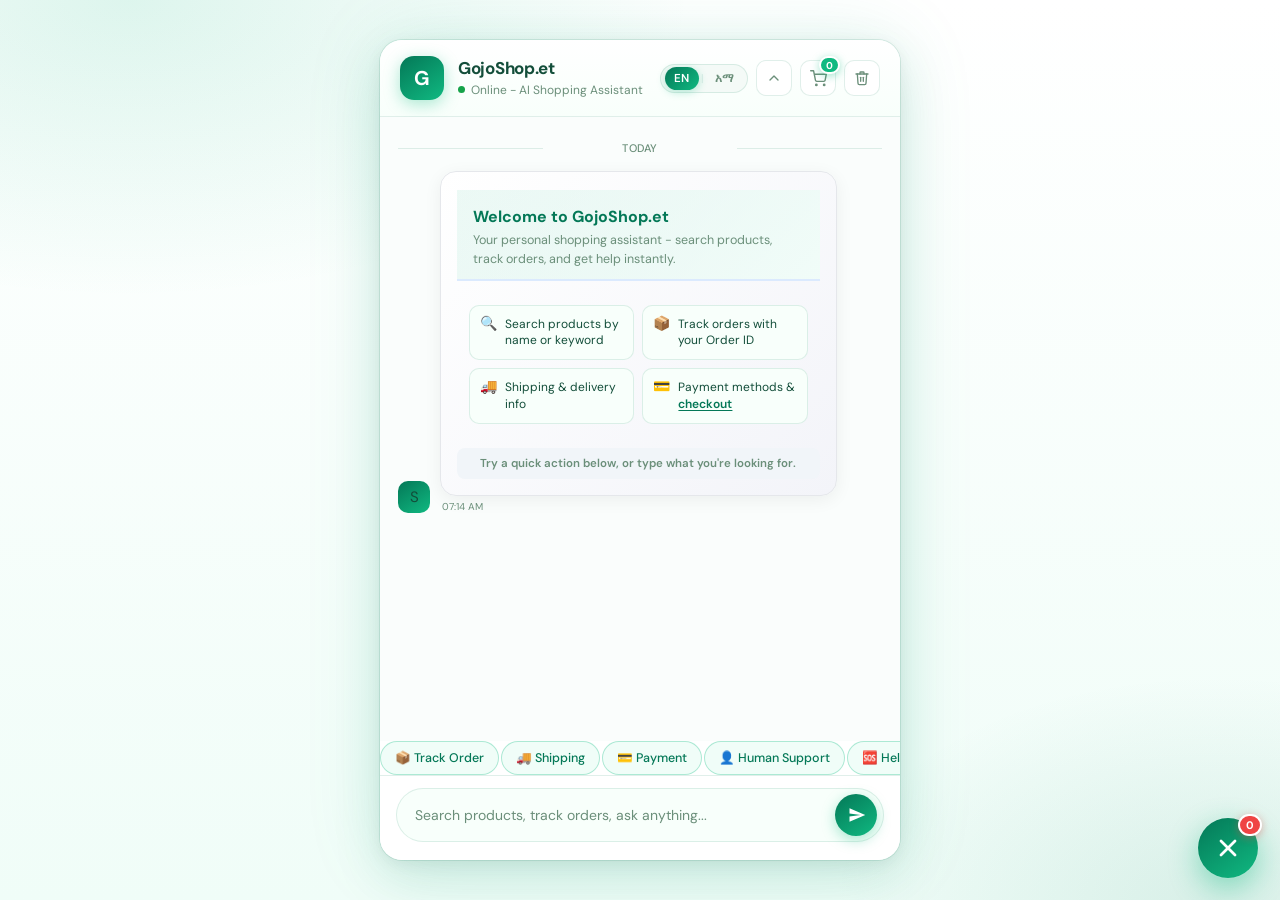
==== commit 0597e0a1: "index fixed" ====
--- a/index.html
+++ b/index.html
@@ -23,25 +23,42 @@
         <h1>GojoShop.et</h1>
         <p><span class="status-dot"></span>Online - AI Shopping Assistant</p>
       </div>
-      <div class="header-actions">
-        <!-- Language Selector -->
-        <div class="lang-selector" id="langSelector" aria-label="Language selector">
-          <button class="lang-btn active" id="langBtnEn" data-lang="en" title="English" aria-pressed="true">EN</button>
-          <span class="lang-divider">|</span>
-          <button class="lang-btn" id="langBtnAm" data-lang="am" title="አማርኛ" aria-pressed="false">አማ</button>
+        <div class="header-actions">
+          <!-- Language Selector -->
+          <div class="lang-selector" id="langSelector" aria-label="Language selector">
+            <button class="lang-btn active" id="langBtnEn" data-lang="en" title="English" aria-pressed="true">EN</button>
+            <span class="lang-divider">|</span>
+            <button class="lang-btn" id="langBtnAm" data-lang="am" title="አማርኛ" aria-pressed="false">አማ</button>
+          </div>
+          <button class="header-btn" title="Minimize chat" id="minimizeBtn" aria-label="Minimize chat"
+            data-i18n-title="minimize_chat_tooltip">
+            <svg viewBox="0 0 24 24" fill="none" stroke="currentColor" stroke-width="2" stroke-linecap="round"
+              stroke-linejoin="round">
+              <polyline points="6 15 12 9 18 15" />
+            </svg>
+          </button>
+          <button class="header-btn cart-btn" title="Shopping cart" id="cartBtn" aria-label="View shopping cart"
+            data-i18n-title="cart_tooltip" data-i18n-aria-label="cart_aria">
+            <svg viewBox="0 0 24 24" fill="none" stroke="currentColor" stroke-width="2" stroke-linecap="round"
+              stroke-linejoin="round">
+              <circle cx="9" cy="21" r="1" />
+              <circle cx="20" cy="21" r="1" />
+              <path d="M1 1h4l2.68 13.39a2 2 0 0 0 2 1.61h9.72a2 2 0 0 0 2-1.61L23 6H6" />
+            </svg>
+            <span class="cart-count" id="cartCount" hidden>0</span>
+          </button>
+          <button class="header-btn" title="Clear chat" id="clearBtn" aria-label="Clear chat"
+            data-i18n-title="clear_chat_tooltip">
+            <svg viewBox="0 0 24 24" fill="none" stroke="currentColor" stroke-width="2" stroke-linecap="round"
+              stroke-linejoin="round">
+              <polyline points="3 6 5 6 21 6" />
+              <path d="M19 6l-1 14a2 2 0 0 1-2 2H8a2 2 0 0 1-2-2L5 6" />
+              <path d="M10 11v6" />
+              <path d="M14 11v6" />
+              <path d="M9 6V4a1 1 0 0 1 1-1h4a1 1 0 0 1 1 1v2" />
+            </svg>
+          </button>
         </div>
-        <button class="header-btn" title="Clear chat" id="clearBtn" aria-label="Clear chat"
-          data-i18n-title="clear_chat_tooltip">
-          <svg viewBox="0 0 24 24" fill="none" stroke="currentColor" stroke-width="2" stroke-linecap="round"
-            stroke-linejoin="round">
-            <polyline points="3 6 5 6 21 6" />
-            <path d="M19 6l-1 14a2 2 0 0 1-2 2H8a2 2 0 0 1-2-2L5 6" />
-            <path d="M10 11v6" />
-            <path d="M14 11v6" />
-            <path d="M9 6V4a1 1 0 0 1 1-1h4a1 1 0 0 1 1 1v2" />
-          </svg>
-        </button>
-      </div>
     </div>
 
     <div class="chat-messages" id="chatMessages">
@@ -64,7 +81,7 @@
               <div class="feature-item"><span class="feature-icon">🚚</span><span id="featureShipping"
                   data-i18n="feature_shipping">Shipping &amp; delivery info</span></div>
               <div class="feature-item"><span class="feature-icon">💳</span><span id="featurePayment"
-                  data-i18n="feature_payment">Payment methods &amp; checkout</span></div>
+                  data-i18n="feature_payment">Payment methods &amp; <a href="#" class="checkout-link" onclick="event.preventDefault(); document.getElementById('msgInput').value='Checkout'; document.getElementById('sendBtn').click();">checkout</a></span></div>
             </div>
             <div class="welcome-cta" id="welcomeCta" data-i18n="welcome_cta">Try a quick action below, or type what
               you're looking for.</div>
@@ -112,7 +129,22 @@
     </div>
   </div>
 
+  <!-- Floating chat bubble launcher -->
+  <button class="chat-bubble" id="chatBubble" aria-label="Open chat" title="GojoShop.et"
+    data-i18n-aria-label="open_chat_aria" data-i18n-title="open_chat_title">
+    <svg class="chat-bubble-icon chat-bubble-icon-open" viewBox="0 0 24 24" fill="currentColor">
+      <path
+        d="M12 3C6.48 3 2 6.9 2 11.7c0 2.6 1.32 4.94 3.42 6.47L4.6 21.3c-.13.53.42.95.88.66l4.1-2.57c.79.16 1.6.24 2.42.24 5.52 0 10-3.9 10-8.7S17.52 3 12 3z" />
+    </svg>
+    <svg class="chat-bubble-icon chat-bubble-icon-close" viewBox="0 0 24 24" fill="none" stroke="currentColor"
+      stroke-width="2.4" stroke-linecap="round" stroke-linejoin="round">
+      <line x1="18" y1="6" x2="6" y2="18" />
+      <line x1="6" y1="6" x2="18" y2="18" />
+    </svg>
+    <span class="chat-bubble-count" id="chatBubbleCount" hidden>0</span>
+  </button>
+
   <script src="static/js/chatbot.js" defer></script>
 </body>
 
-</html>+</html>
--- a/static/css/styles.css
+++ b/static/css/styles.css
@@ -68,6 +68,107 @@
   position: relative;
 }
 
+body.chat-closed .chat-wrap {
+  transform: translateY(16px) scale(0.98);
+  opacity: 0;
+  pointer-events: none;
+}
+
+body.chat-open .chat-wrap {
+  transform: none;
+  opacity: 1;
+}
+
+.chat-wrap {
+  transition: transform 0.28s cubic-bezier(0.22, 1, 0.36, 1), opacity 0.24s ease;
+}
+
+/* Floating chat bubble launcher */
+.chat-bubble {
+  position: fixed;
+  right: 22px;
+  bottom: 22px;
+  width: 60px;
+  height: 60px;
+  border-radius: 50%;
+  border: none;
+  background: linear-gradient(145deg, #047857, #10b981);
+  color: #fff;
+  cursor: pointer;
+  display: flex;
+  align-items: center;
+  justify-content: center;
+  box-shadow: 0 10px 30px rgba(16, 185, 129, 0.45), 0 0 0 1px rgba(255, 255, 255, 0.15);
+  z-index: 1000;
+  transition: transform 0.22s cubic-bezier(0.22, 1, 0.36, 1), box-shadow 0.22s ease;
+}
+
+.chat-bubble:hover {
+  transform: scale(1.06);
+  box-shadow: 0 14px 38px rgba(16, 185, 129, 0.55);
+}
+
+.chat-bubble:active {
+  transform: scale(0.96);
+}
+
+.chat-bubble-icon {
+  width: 28px;
+  height: 28px;
+  transition: opacity 0.18s ease, transform 0.25s cubic-bezier(0.22, 1, 0.36, 1);
+}
+
+.chat-bubble-icon-close {
+  position: absolute;
+  opacity: 0;
+  transform: scale(0.4) rotate(-90deg);
+}
+
+body.chat-closed .chat-bubble-icon-open {
+  transform: scale(1);
+}
+
+body.chat-open .chat-bubble-icon-open {
+  opacity: 0;
+  transform: scale(0.4) rotate(90deg);
+}
+
+body.chat-open .chat-bubble-icon-close {
+  opacity: 1;
+  transform: scale(1) rotate(0deg);
+}
+
+.chat-bubble-count {
+  position: absolute;
+  top: -4px;
+  right: -4px;
+  min-width: 22px;
+  height: 22px;
+  padding: 0 6px;
+  border-radius: 12px;
+  background: #ef4444;
+  color: #fff;
+  font-size: 11px;
+  font-weight: 700;
+  font-family: 'DM Sans', system-ui, sans-serif;
+  display: flex;
+  align-items: center;
+  justify-content: center;
+  border: 2px solid #fff;
+  box-shadow: 0 2px 8px rgba(239, 68, 68, 0.4);
+  animation: count-pop 0.35s cubic-bezier(0.34, 1.56, 0.64, 1);
+}
+
+@keyframes count-pop {
+  from {
+    transform: scale(0.4);
+  }
+
+  to {
+    transform: scale(1);
+  }
+}
+
 /* Header */
 .chat-header {
   padding: 16px 20px;
@@ -162,6 +263,43 @@
 .header-btn svg {
   width: 16px;
   height: 16px;
+}
+
+/* Cart icon with count badge */
+.cart-btn {
+  position: relative;
+}
+
+.cart-btn:hover {
+  background: rgba(16, 185, 129, 0.12);
+  color: var(--green);
+  border-color: rgba(16, 185, 129, 0.3);
+}
+
+.cart-count {
+  position: absolute;
+  top: -5px;
+  right: -5px;
+  min-width: 18px;
+  height: 18px;
+  padding: 0 5px;
+  border-radius: 10px;
+  background: #10b981;
+  color: #fff;
+  font-size: 10px;
+  font-weight: 700;
+  font-family: 'DM Sans', system-ui, sans-serif;
+  display: flex;
+  align-items: center;
+  justify-content: center;
+  border: 2px solid #fff;
+  box-shadow: 0 2px 8px rgba(16, 185, 129, 0.4);
+  animation: count-pop 0.35s cubic-bezier(0.34, 1.56, 0.64, 1);
+}
+
+.cart-btn svg {
+  width: 17px;
+  height: 17px;
 }
 
 /* Language selector */
@@ -477,6 +615,181 @@
   border-radius: 20px;
   font-size: 11.5px;
   font-weight: 600;
+}
+
+.checkout-card {
+  background: linear-gradient(135deg, #f0fdf4, #ffffff);
+  border: 1px solid rgba(16, 185, 129, 0.25);
+  border-radius: var(--radius-sm);
+  padding: 14px 16px;
+  font-size: 13px;
+  box-shadow: 0 2px 8px rgba(4, 120, 87, 0.06);
+}
+
+.checkout-card-header {
+  margin-bottom: 10px;
+  display: flex;
+  align-items: center;
+  justify-content: space-between;
+  gap: 8px;
+}
+
+.checkout-badge {
+  font-weight: 700;
+  color: #047857;
+  font-size: 13.5px;
+}
+
+.cart-clear-btn {
+  background: rgba(239, 68, 68, 0.08);
+  border: 1px solid rgba(239, 68, 68, 0.25);
+  color: var(--red);
+  font-size: 11px;
+  font-weight: 600;
+  padding: 3px 8px;
+  border-radius: 12px;
+  cursor: pointer;
+  display: inline-flex;
+  align-items: center;
+  gap: 3px;
+  transition: background 0.2s, color 0.2s, transform 0.15s;
+}
+
+.cart-clear-btn:hover:not(:disabled) {
+  background: var(--red);
+  color: #fff;
+  border-color: var(--red);
+}
+
+.cart-clear-btn:active:not(:disabled) {
+  transform: scale(0.94);
+}
+
+.cart-clear-btn:disabled {
+  opacity: 0.5;
+  cursor: not-allowed;
+}
+
+.checkout-card-info {
+  display: flex;
+  flex-direction: column;
+  gap: 6px;
+  margin-bottom: 10px;
+  padding-bottom: 10px;
+  border-bottom: 1px dashed rgba(4, 120, 87, 0.18);
+}
+
+.checkout-row {
+  display: flex;
+  justify-content: space-between;
+  align-items: center;
+  gap: 12px;
+}
+
+.checkout-row span {
+  color: var(--text-muted);
+  font-size: 11px;
+}
+
+.checkout-row b {
+  font-weight: 600;
+  color: var(--text);
+  font-size: 12.5px;
+  text-align: right;
+}
+
+.checkout-items {
+  list-style: none;
+  margin: 0 0 10px;
+  padding: 0;
+  display: flex;
+  flex-direction: column;
+  gap: 4px;
+}
+
+.checkout-items li {
+  font-size: 12.5px;
+  color: var(--text-soft);
+  padding: 4px 0;
+  border-bottom: 1px solid rgba(4, 120, 87, 0.08);
+}
+
+.cart-item-row {
+  display: flex;
+  align-items: center;
+  justify-content: space-between;
+  gap: 8px;
+}
+
+.cart-item-row span {
+  flex: 1;
+  min-width: 0;
+  overflow-wrap: anywhere;
+}
+
+.cart-remove-btn {
+  flex-shrink: 0;
+  width: 24px;
+  height: 24px;
+  border: none;
+  border-radius: 50%;
+  background: rgba(239, 68, 68, 0.1);
+  color: var(--red);
+  font-size: 13px;
+  font-weight: 700;
+  line-height: 1;
+  cursor: pointer;
+  display: inline-flex;
+  align-items: center;
+  justify-content: center;
+  transition: background 0.2s, color 0.2s, transform 0.15s;
+}
+
+.cart-remove-btn:hover:not(:disabled) {
+  background: var(--red);
+  color: #fff;
+}
+
+.cart-remove-btn:active:not(:disabled) {
+  transform: scale(0.92);
+}
+
+.cart-remove-btn:disabled {
+  opacity: 0.5;
+  cursor: not-allowed;
+}
+
+.cart-msg {
+  margin: 0 0 8px;
+  font-size: 12.5px;
+  color: #047857;
+  background: rgba(16, 185, 129, 0.1);
+  border: 1px solid rgba(16, 185, 129, 0.2);
+  border-radius: 8px;
+  padding: 7px 10px;
+}
+
+.checkout-total {
+  display: flex;
+  justify-content: space-between;
+  align-items: center;
+  padding: 8px 10px;
+  background: rgba(16, 185, 129, 0.08);
+  border-radius: 8px;
+  font-size: 13px;
+  color: var(--text);
+}
+
+.checkout-total b {
+  font-weight: 700;
+  color: #047857;
+}
+
+.checkout-prompt {
+  margin: 10px 0 0;
+  color: var(--text-soft);
+  line-height: 1.5;
+  font-size: 12.5px;
 }
 
 .status-delivered {
@@ -953,6 +1266,118 @@
 
 .product-track::-webkit-scrollbar {
   display: none;
+}
+
+.show-more-btn {
+  display: block;
+  margin: 0 14px 12px;
+  width: calc(100% - 28px);
+  border: 1px dashed rgba(16, 185, 129, 0.4);
+  background: #f0fdf7;
+  color: var(--accent-dark);
+  border-radius: 10px;
+  padding: 10px 12px;
+  font: inherit;
+  font-size: 12.5px;
+  font-weight: 600;
+  cursor: pointer;
+  transition: background 0.15s ease, border-color 0.15s ease;
+}
+
+.show-more-btn:hover {
+  background: #e6faf1;
+  border-color: var(--accent);
+}
+
+/* ── Promo card ── */
+.promo-intro {
+  padding: 8px 14px 0;
+  font-size: 13px;
+  line-height: 1.5;
+  color: var(--text);
+}
+
+.promo-intro strong {
+  color: var(--accent-dark);
+}
+
+.promo-card {
+  margin: 12px 14px;
+  border: 1px solid var(--border);
+  border-radius: 14px;
+  overflow: hidden;
+  background: #ffffff;
+  display: flex;
+  flex-direction: column;
+  box-shadow: 0 6px 18px rgba(16, 185, 129, 0.08);
+}
+
+.promo-card-img {
+  position: relative;
+  height: 150px;
+  background-size: cover;
+  background-position: center;
+  cursor: pointer;
+}
+
+.promo-discount-badge {
+  position: absolute;
+  top: 10px;
+  left: 10px;
+  background: linear-gradient(135deg, #ef4444, #f97316);
+  color: #fff;
+  font-size: 12px;
+  font-weight: 800;
+  letter-spacing: 0.03em;
+  padding: 5px 10px;
+  border-radius: 20px;
+  box-shadow: 0 3px 10px rgba(239, 68, 68, 0.35);
+}
+
+.promo-card-info {
+  padding: 12px 14px 14px;
+}
+
+.promo-title-tag {
+  display: inline-block;
+  font-size: 10.5px;
+  font-weight: 700;
+  text-transform: uppercase;
+  letter-spacing: 0.06em;
+  color: var(--accent-dark);
+  background: #ecfdf5;
+  border: 1px solid rgba(16, 185, 129, 0.3);
+  border-radius: 6px;
+  padding: 3px 8px;
+  margin-bottom: 8px;
+}
+
+.promo-card-name {
+  font-size: 15px;
+  font-weight: 700;
+  color: var(--text);
+  margin-bottom: 4px;
+  overflow: hidden;
+  text-overflow: ellipsis;
+  white-space: nowrap;
+}
+
+.promo-card-price {
+  font-size: 15px;
+  font-weight: 800;
+  color: var(--accent-dark);
+  margin-bottom: 8px;
+}
+
+.promo-card-details {
+  font-size: 12px;
+  color: var(--text-muted);
+  line-height: 1.45;
+  margin-bottom: 10px;
+  display: -webkit-box;
+  -webkit-line-clamp: 2;
+  -webkit-box-orient: vertical;
+  overflow: hidden;
 }
 
 .recommendation-section {
@@ -1227,6 +1652,10 @@
     box-shadow: none;
   }
 
+  body.chat-open .chat-bubble {
+    display: none;
+  }
+
   .feature-grid {
     grid-template-columns: 1fr;
   }
@@ -1376,4 +1805,19 @@
   padding: 8px;
   border-radius: 8px;
   text-align: center;
+}
+
+/* Checkout link in feature list */
+.checkout-link {
+  color: var(--accent-dark);
+  text-decoration: underline;
+  text-underline-offset: 2px;
+  font-weight: 600;
+  cursor: pointer;
+  transition: color 0.2s, text-underline-offset 0.2s;
+}
+
+.checkout-link:hover {
+  color: var(--accent);
+  text-underline-offset: 4px;
 }
